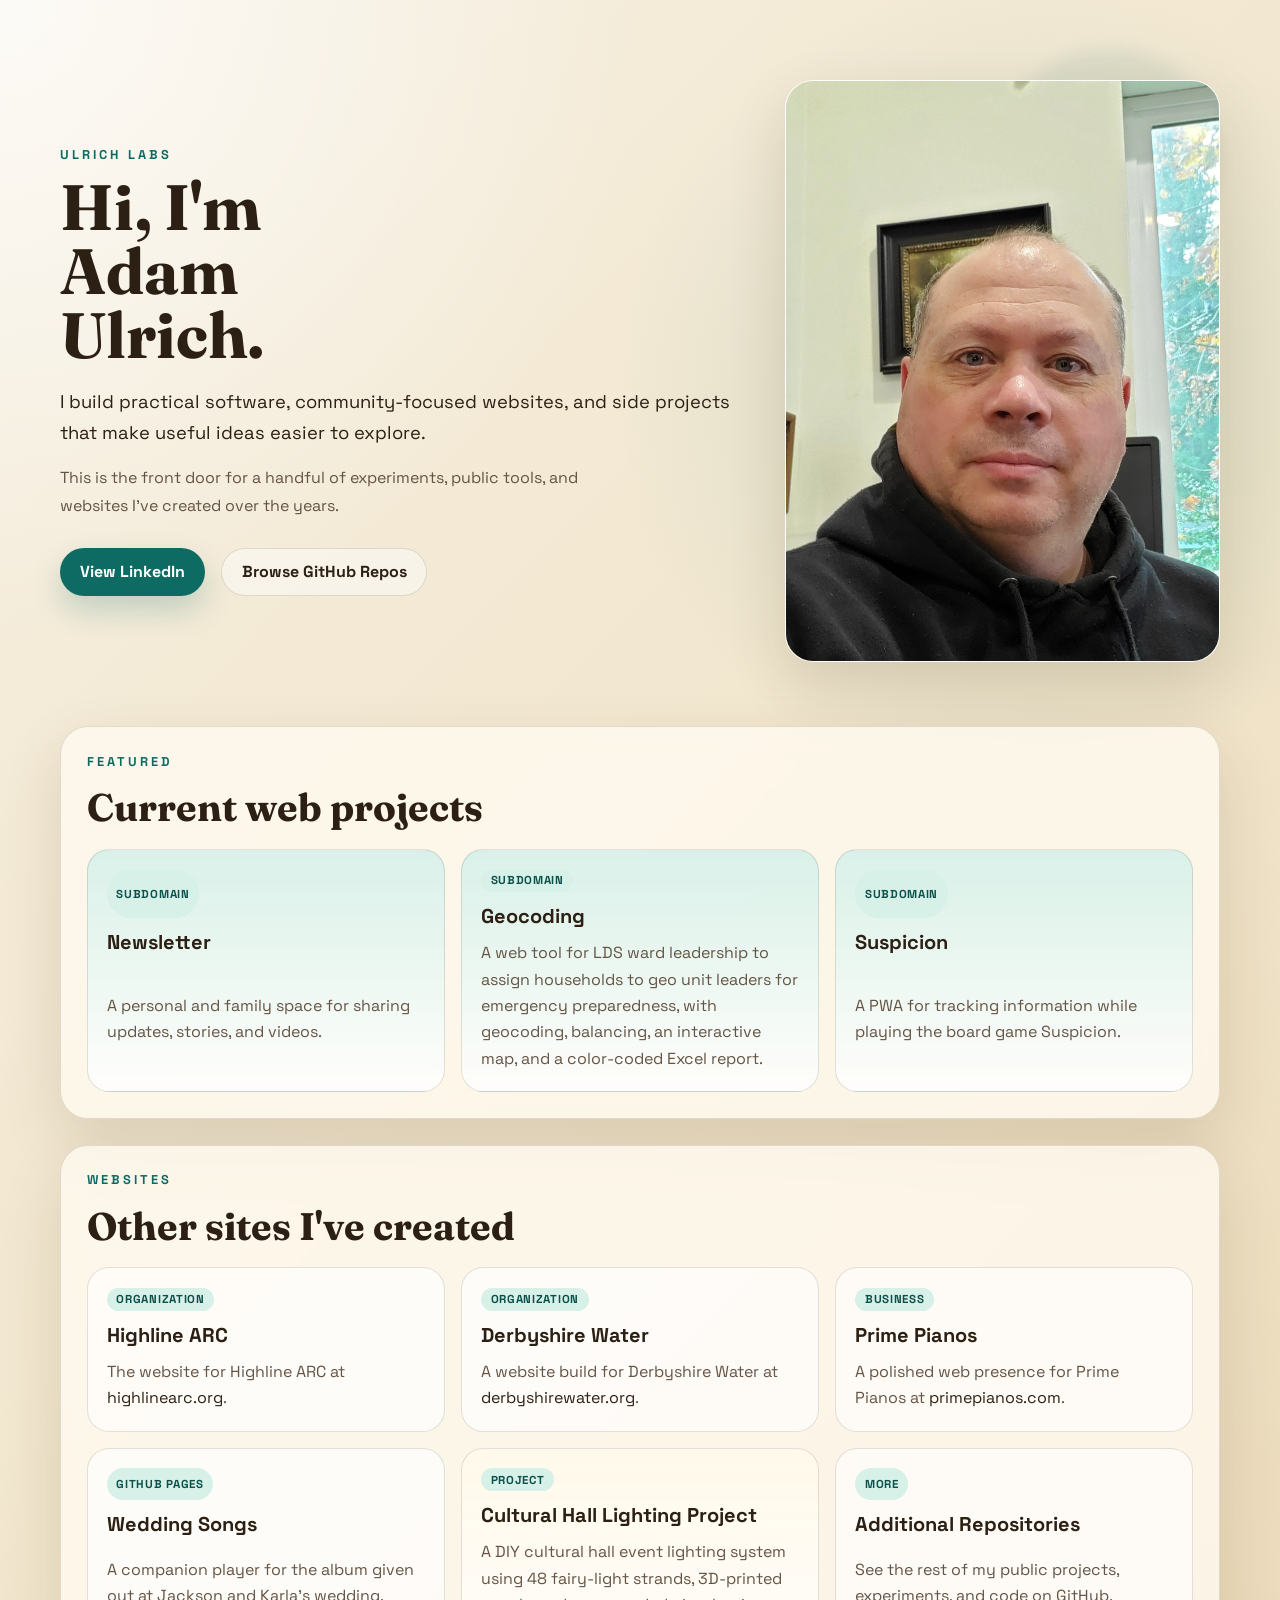
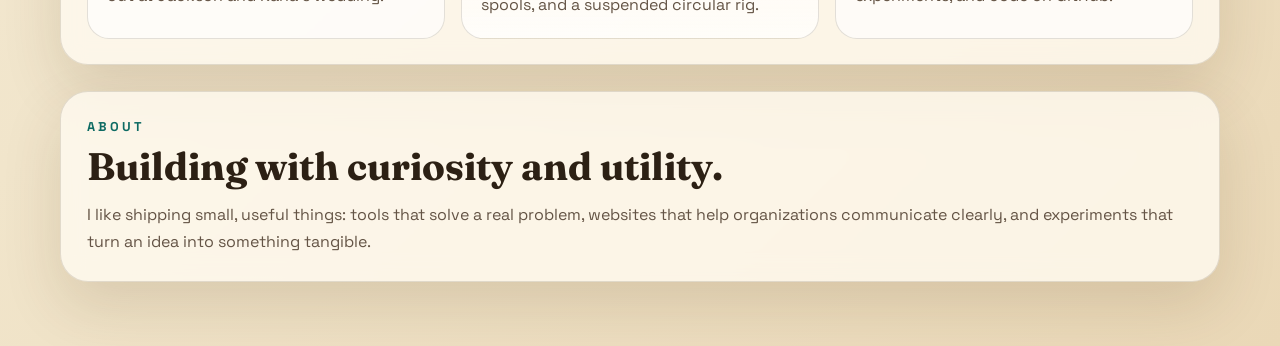
==== website/index.html @ 99e54713 "initial creation of website" ====
<!DOCTYPE html>
<html lang="en">
<head>
  <meta charset="UTF-8">
  <meta name="viewport" content="width=device-width, initial-scale=1.0">
  <title>Ulrich Labs | Adam Ulrich</title>
  <meta
    name="description"
    content="The home of Adam Ulrich's software, experiments, and web projects."
  >
  <link rel="preconnect" href="https://fonts.googleapis.com">
  <link rel="preconnect" href="https://fonts.gstatic.com" crossorigin>
  <link
    href="https://fonts.googleapis.com/css2?family=Space+Grotesk:wght@400;500;700&family=Fraunces:opsz,wght@9..144,600;9..144,700&display=swap"
    rel="stylesheet"
  >
  <link rel="stylesheet" href="style.css">
</head>
<body>
  <div class="page-shell">
    <header class="hero">
      <div class="hero-copy">
        <p class="eyebrow">Ulrich Labs</p>
        <h1>Hi, I'm Adam Ulrich.</h1>
        <p class="lede">
          I build practical software, community-focused websites, and side projects
          that make useful ideas easier to explore.
        </p>
        <p class="intro">
          This is the front door for a handful of experiments, public tools, and
          websites I've created over the years.
        </p>
        <div class="hero-actions">
          <a class="button button-primary" href="https://www.linkedin.com/in/adammulrich" target="_blank" rel="noreferrer">View LinkedIn</a>
          <a class="button button-secondary" href="https://github.com/adamulrich?tab=repositories" target="_blank" rel="noreferrer">Browse GitHub Repos</a>
        </div>
      </div>
      <div class="hero-media">
        <div class="portrait-card">
          <img
            src="images/20211103_090800-1742853880861.jpg"
            alt="Portrait of Adam Ulrich"
          >
        </div>
      </div>
    </header>

    <main>
      <section class="panel">
        <div class="section-heading">
          <p class="eyebrow">Featured</p>
          <h2>Current web projects</h2>
        </div>
        <div class="card-grid">
          <a class="project-card highlight" href="https://newsletter.ulrichlabs.dev" target="_blank" rel="noreferrer">
            <span class="card-tag">Subdomain</span>
            <h3>Newsletter</h3>
            <p>A personal and family space for sharing updates, stories, and videos.</p>
          </a>
          <a class="project-card highlight" href="https://geocoding.ulrichlabs.dev" target="_blank" rel="noreferrer">
            <span class="card-tag">Subdomain</span>
            <h3>Geocoding</h3>
            <p>A web tool for LDS ward leadership to assign households to geo unit leaders for emergency preparedness, with geocoding, balancing, an interactive map, and a color-coded Excel report.</p>
          </a>
          <a class="project-card highlight" href="https://suspicion.ulrichlabs.dev" target="_blank" rel="noreferrer">
            <span class="card-tag">Subdomain</span>
            <h3>Suspicion</h3>
            <p>A PWA for tracking information while playing the board game Suspicion.</p>
          </a>
        </div>
      </section>

      <section class="panel">
        <div class="section-heading">
          <p class="eyebrow">Websites</p>
          <h2>Other sites I've created</h2>
        </div>
        <div class="card-grid">
          <a class="project-card" href="https://highlinearc.org" target="_blank" rel="noreferrer">
            <span class="card-tag">Organization</span>
            <h3>Highline ARC</h3>
            <p>The website for Highline ARC at <span>highlinearc.org</span>.</p>
          </a>
          <a class="project-card" href="https://derbyshirewater.org" target="_blank" rel="noreferrer">
            <span class="card-tag">Organization</span>
            <h3>Derbyshire Water</h3>
            <p>A website build for Derbyshire Water at <span>derbyshirewater.org</span>.</p>
          </a>
          <a class="project-card" href="https://primepianos.com" target="_blank" rel="noreferrer">
            <span class="card-tag">Business</span>
            <h3>Prime Pianos</h3>
            <p>A polished web presence for Prime Pianos at <span>primepianos.com</span>.</p>
          </a>
          <a class="project-card" href="https://adamulrich.github.io/wedding_songs/" target="_blank" rel="noreferrer">
            <span class="card-tag">GitHub Pages</span>
            <h3>Wedding Songs</h3>
            <p>A companion player for the album given out at Jackson and Karla's wedding.</p>
          </a>
          <a class="project-card project-card-static" href="https://github.com/adamulrich/CulturalHallLighting/blob/main/README.md" target="_blank" rel="noreferrer">
            <span class="card-tag">Project</span>
            <h3>Cultural Hall Lighting Project</h3>
            <p>A DIY cultural hall event lighting system using 48 fairy-light strands, 3D-printed spools, and a suspended circular rig.</p>
          </a>
          <a class="project-card" href="https://github.com/adamulrich?tab=repositories" target="_blank" rel="noreferrer">
            <span class="card-tag">More</span>
            <h3>Additional Repositories</h3>
            <p>See the rest of my public projects, experiments, and code on GitHub.</p>
          </a>
        </div>
      </section>

      <section class="about-strip">
        <div class="about-text">
          <p class="eyebrow">About</p>
          <h2>Building with curiosity and utility.</h2>
          <p>
            I like shipping small, useful things: tools that solve a real problem,
            websites that help organizations communicate clearly, and experiments
            that turn an idea into something tangible.
          </p>
        </div>
      </section>
    </main>
  </div>
</body>
</html>
---- website/style.css ----
:root {
  --bg: #f6efe1;
  --bg-deep: #ead8b7;
  --panel: rgba(255, 250, 241, 0.8);
  --panel-strong: #fffaf1;
  --line: rgba(57, 42, 25, 0.14);
  --text: #2c2014;
  --muted: #645445;
  --accent: #0e6b63;
  --accent-strong: #0a514b;
  --accent-soft: #d7f0e8;
  --shadow: 0 24px 60px rgba(79, 47, 14, 0.14);
}

* {
  box-sizing: border-box;
}

html {
  scroll-behavior: smooth;
}

body {
  margin: 0;
  min-height: 100vh;
  font-family: "Space Grotesk", sans-serif;
  color: var(--text);
  background:
    radial-gradient(circle at top left, rgba(255, 255, 255, 0.72), transparent 28%),
    radial-gradient(circle at 80% 20%, rgba(14, 107, 99, 0.14), transparent 22%),
    linear-gradient(135deg, var(--bg) 0%, #f1e5cb 55%, var(--bg-deep) 100%);
}

img {
  display: block;
  max-width: 100%;
}

a {
  color: inherit;
  text-decoration: none;
}

.page-shell {
  width: min(1160px, calc(100% - 2rem));
  margin: 0 auto;
  padding: 2rem 0 4rem;
}

.hero,
.panel,
.about-strip {
  position: relative;
}

.hero {
  display: grid;
  grid-template-columns: 1.2fr 0.8fr;
  gap: 2rem;
  align-items: center;
  padding: 2rem 0 3rem;
}

.hero::before {
  content: "";
  position: absolute;
  inset: 1rem 0 auto auto;
  width: 220px;
  height: 220px;
  border-radius: 50%;
  background: rgba(14, 107, 99, 0.08);
  filter: blur(8px);
  z-index: -1;
}

.eyebrow {
  margin: 0 0 0.75rem;
  font-size: 0.8rem;
  font-weight: 700;
  letter-spacing: 0.24em;
  text-transform: uppercase;
  color: var(--accent);
}

h1,
h2,
h3 {
  margin: 0;
}

h1,
h2 {
  font-family: "Fraunces", serif;
  line-height: 1;
}

h1 {
  font-size: clamp(3rem, 5vw, 5.4rem);
  max-width: 9ch;
}

h2 {
  font-size: clamp(2rem, 3vw, 3rem);
}

.lede {
  max-width: 56ch;
  margin: 1.2rem 0 0;
  font-size: 1.15rem;
  line-height: 1.7;
  color: var(--text);
}

.intro {
  max-width: 54ch;
  margin: 1rem 0 0;
  line-height: 1.7;
  color: var(--muted);
}

.hero-actions {
  display: flex;
  flex-wrap: wrap;
  gap: 1rem;
  margin-top: 1.8rem;
}

.button {
  display: inline-flex;
  align-items: center;
  justify-content: center;
  min-height: 3rem;
  padding: 0.8rem 1.2rem;
  border-radius: 999px;
  border: 1px solid transparent;
  font-weight: 700;
  transition: transform 180ms ease, box-shadow 180ms ease, background 180ms ease;
}

.button:hover,
.project-card:hover {
  transform: translateY(-2px);
}

.button-primary {
  color: #fff;
  background: var(--accent);
  box-shadow: 0 14px 30px rgba(14, 107, 99, 0.22);
}

.button-primary:hover {
  background: var(--accent-strong);
}

.button-secondary {
  background: rgba(255, 255, 255, 0.45);
  border-color: var(--line);
}

.hero-media {
  display: grid;
  gap: 1rem;
  align-content: start;
  padding: 1rem 0 1rem 1rem;
}

.portrait-card {
  overflow: hidden;
  border: 1px solid rgba(255, 255, 255, 0.7);
  border-radius: 28px;
  box-shadow: var(--shadow);
  background: var(--panel-strong);
}

.portrait-card img {
  width: 100%;
  height: min(70vh, 580px);
  object-fit: cover;
  object-position: center top;
}

main {
  display: grid;
  gap: 1.6rem;
}

.panel,
.about-strip {
  padding: 1.6rem;
  border: 1px solid var(--line);
  border-radius: 28px;
  background: var(--panel);
  backdrop-filter: blur(12px);
  box-shadow: var(--shadow);
}

.section-heading {
  display: grid;
  gap: 0.4rem;
  margin-bottom: 1.4rem;
}

.card-grid {
  display: grid;
  grid-template-columns: repeat(3, minmax(0, 1fr));
  gap: 1rem;
}

.project-card {
  display: grid;
  gap: 0.7rem;
  min-height: 100%;
  padding: 1.2rem;
  border: 1px solid var(--line);
  border-radius: 22px;
  background: rgba(255, 255, 255, 0.66);
  transition: transform 180ms ease, border-color 180ms ease, box-shadow 180ms ease;
}

.project-card:hover {
  border-color: rgba(14, 107, 99, 0.45);
  box-shadow: 0 16px 36px rgba(79, 47, 14, 0.1);
}

.project-card h3 {
  font-size: 1.25rem;
}

.project-card p {
  margin: 0;
  line-height: 1.65;
  color: var(--muted);
}

.project-card span:not(.card-tag) {
  color: var(--text);
}

.highlight {
  background:
    linear-gradient(180deg, rgba(215, 240, 232, 0.95), rgba(255, 255, 255, 0.8));
}

.card-tag {
  display: inline-flex;
  align-items: center;
  width: fit-content;
  padding: 0.28rem 0.6rem;
  border-radius: 999px;
  background: var(--accent-soft);
  color: var(--accent-strong);
  font-size: 0.72rem;
  font-weight: 700;
  letter-spacing: 0.06em;
  text-transform: uppercase;
}

.project-card-static {
  background:
    linear-gradient(180deg, rgba(255, 249, 233, 0.94), rgba(255, 255, 255, 0.75));
}

.about-strip {
  display: grid;
  grid-template-columns: 1fr;
  gap: 1.4rem;
  align-items: center;
}

.about-text p:last-child {
  margin: 1rem 0 0;
  line-height: 1.7;
  color: var(--muted);
}

@media (max-width: 960px) {
  .hero,
  .about-strip,
  .card-grid {
    grid-template-columns: 1fr;
  }

  .hero-media {
    padding: 0;
  }
}

@media (max-width: 640px) {
  .page-shell {
    width: min(100% - 1rem, 100%);
    padding-top: 1rem;
  }

  .hero,
  .panel,
  .about-strip {
    padding: 1.2rem;
    border-radius: 22px;
  }

  h1 {
    font-size: clamp(2.4rem, 14vw, 3.5rem);
  }

  .hero-actions {
    flex-direction: column;
  }

  .button {
    width: 100%;
  }

  .portrait-card img {
    height: auto;
  }
}
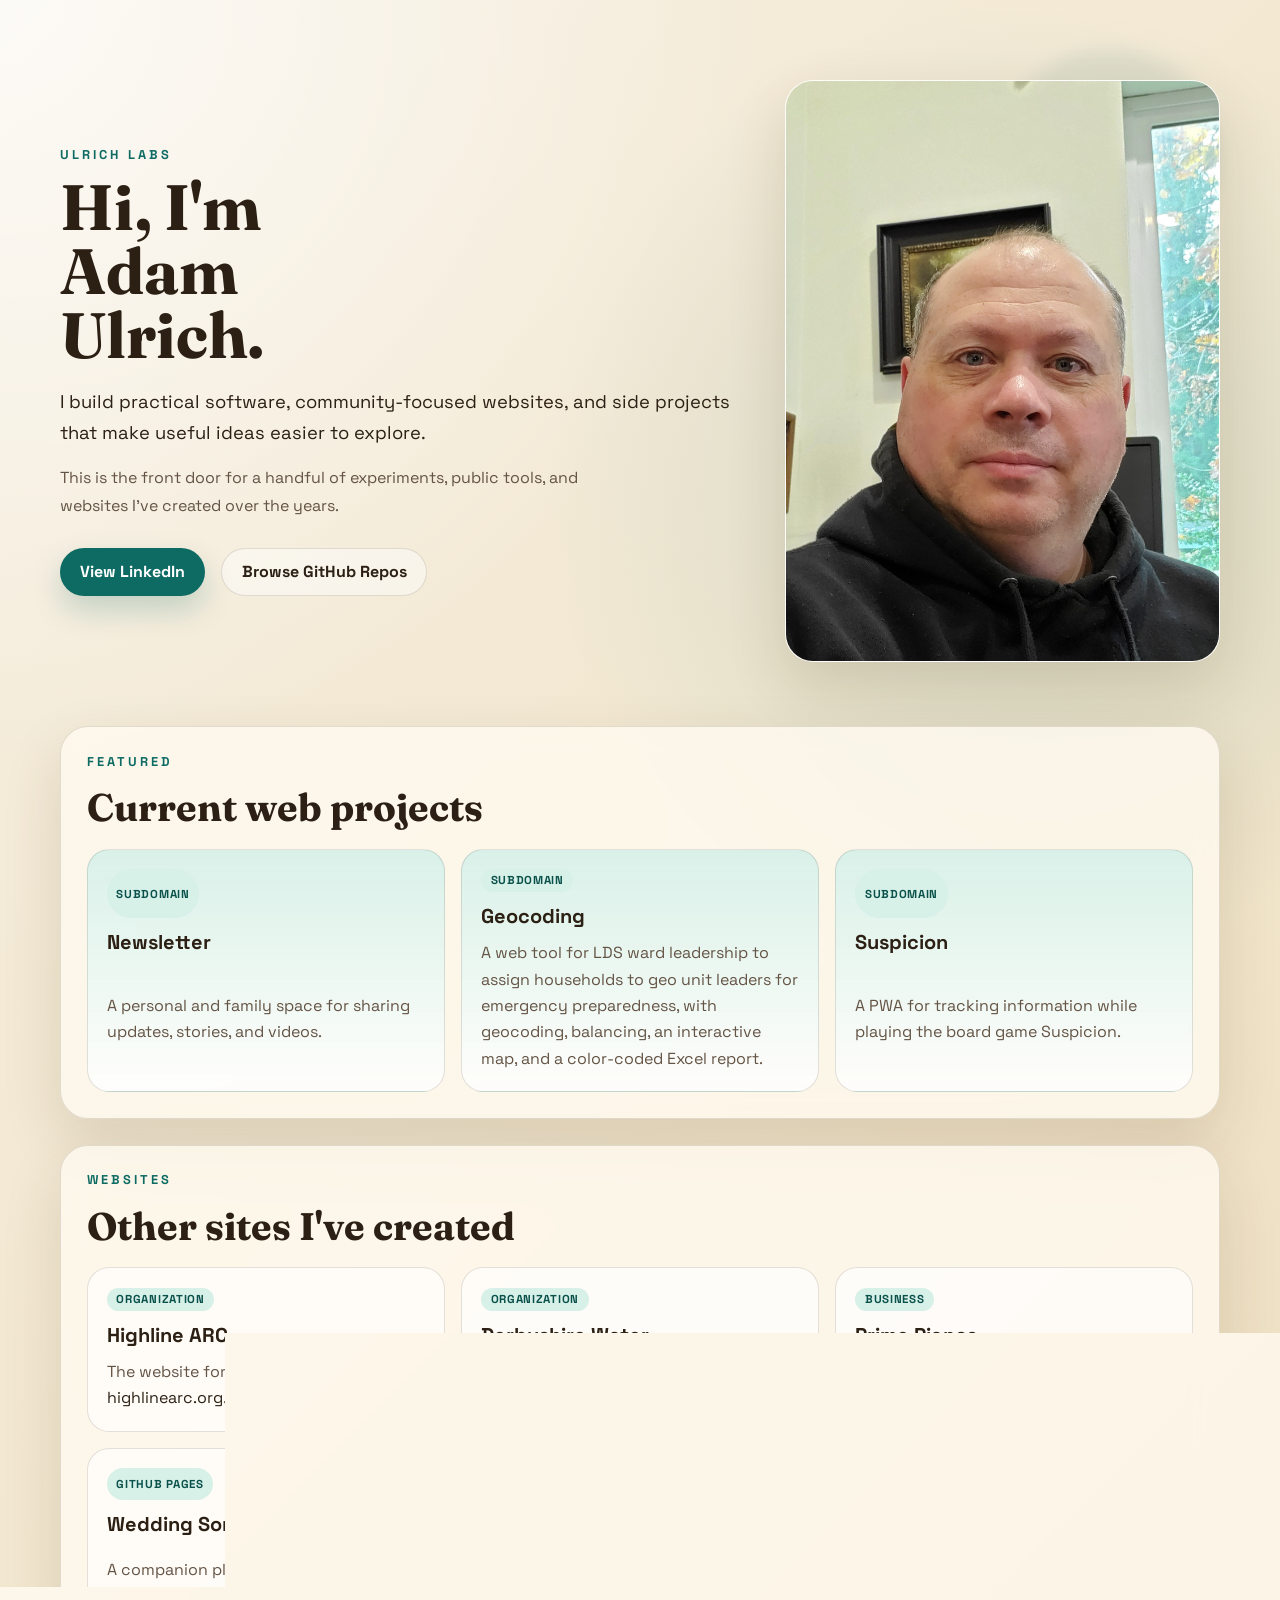
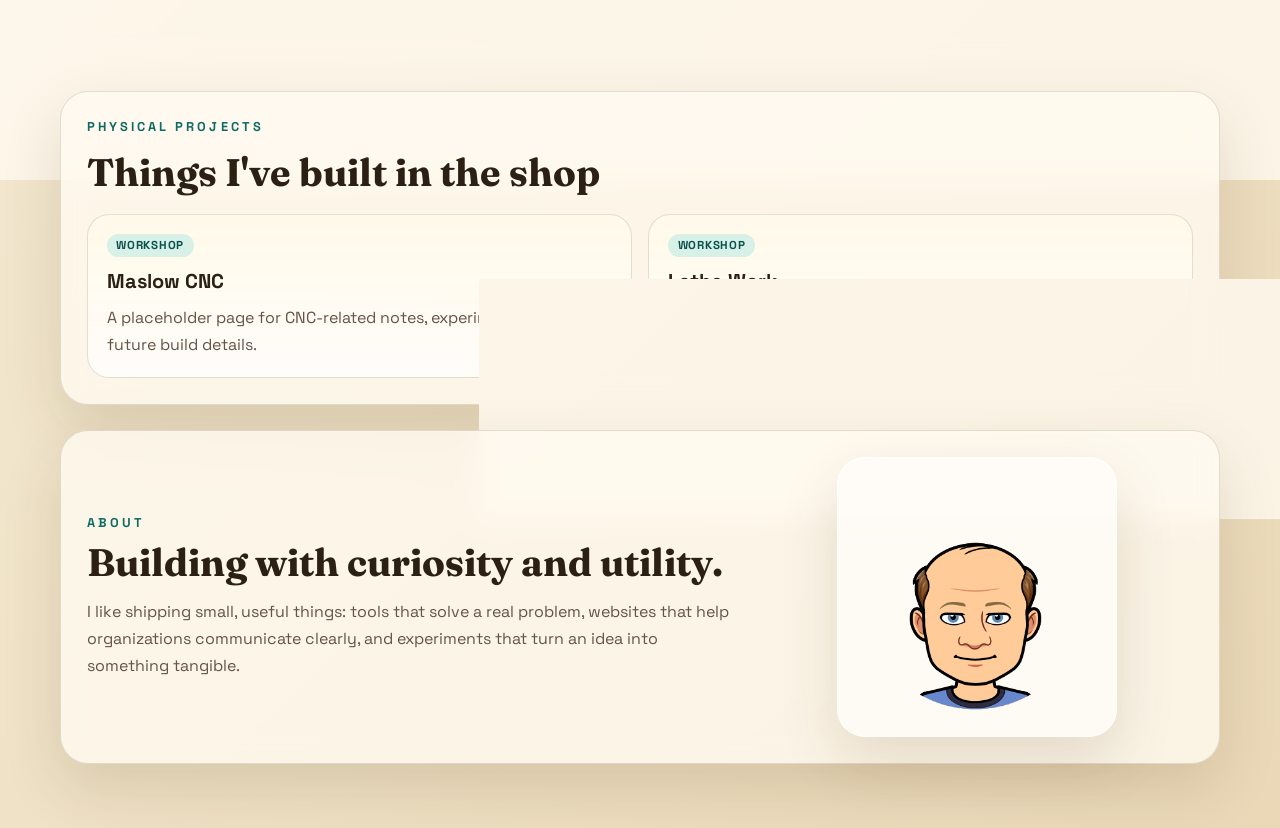
==== commit 264101a5: "minor updates" ====
--- a/website/index.html
+++ b/website/index.html
@@ -109,6 +109,25 @@
         </div>
       </section>
 
+      <section class="panel">
+        <div class="section-heading">
+          <p class="eyebrow">Physical Projects</p>
+          <h2>Things I've built in the shop</h2>
+        </div>
+        <div class="card-grid card-grid-two">
+          <a class="project-card project-card-static" href="projects/maslow-cnc.html">
+            <span class="card-tag">Workshop</span>
+            <h3>Maslow CNC</h3>
+            <p>A placeholder page for CNC-related notes, experiments, and future build details.</p>
+          </a>
+          <a class="project-card project-card-static" href="projects/lathe-work.html">
+            <span class="card-tag">Workshop</span>
+            <h3>Lathe Work</h3>
+            <p>A placeholder page for turning projects, tooling ideas, and shop progress.</p>
+          </a>
+        </div>
+      </section>
+
       <section class="about-strip">
         <div class="about-text">
           <p class="eyebrow">About</p>
@@ -119,6 +138,14 @@
             that turn an idea into something tangible.
           </p>
         </div>
+        <div class="about-media">
+          <div class="about-bitmoji">
+            <img
+              src="images/adamu.png"
+              alt="Bitmoji illustration of Adam Ulrich"
+            >
+          </div>
+        </div>
       </section>
     </main>
   </div>
--- a/website/style.css
+++ b/website/style.css
@@ -47,6 +47,10 @@
   padding: 2rem 0 4rem;
 }
 
+.page-shell-narrow {
+  width: min(860px, calc(100% - 2rem));
+}
+
 .hero,
 .panel,
 .about-strip {
@@ -184,6 +188,10 @@
   gap: 1.6rem;
 }
 
+.detail-layout {
+  padding-top: 2rem;
+}
+
 .panel,
 .about-strip {
   padding: 1.6rem;
@@ -204,6 +212,10 @@
   display: grid;
   grid-template-columns: repeat(3, minmax(0, 1fr));
   gap: 1rem;
+}
+
+.card-grid-two {
+  grid-template-columns: repeat(2, minmax(0, 1fr));
 }
 
 .project-card {
@@ -262,9 +274,53 @@
 
 .about-strip {
   display: grid;
-  grid-template-columns: 1fr;
+  grid-template-columns: 1.2fr 0.8fr;
   gap: 1.4rem;
   align-items: center;
+}
+
+.about-media {
+  display: flex;
+  justify-content: center;
+}
+
+.about-bitmoji {
+  width: min(100%, 280px);
+  padding: 1rem;
+  border: 1px solid rgba(255, 255, 255, 0.7);
+  border-radius: 28px;
+  background: rgba(255, 255, 255, 0.55);
+  box-shadow: var(--shadow);
+}
+
+.about-bitmoji img {
+  width: 100%;
+  height: auto;
+}
+
+.detail-panel {
+  display: grid;
+  gap: 1rem;
+  min-height: 320px;
+  align-content: center;
+}
+
+.detail-title {
+  font-size: clamp(2.6rem, 5vw, 4.4rem);
+}
+
+.detail-lede {
+  max-width: 46ch;
+  margin: 0;
+  line-height: 1.75;
+  color: var(--muted);
+}
+
+.detail-actions {
+  display: flex;
+  flex-wrap: wrap;
+  gap: 1rem;
+  margin-top: 0.5rem;
 }
 
 .about-text p:last-child {
@@ -280,6 +336,10 @@
     grid-template-columns: 1fr;
   }
 
+  .card-grid-two {
+    grid-template-columns: 1fr;
+  }
+
   .hero-media {
     padding: 0;
   }
